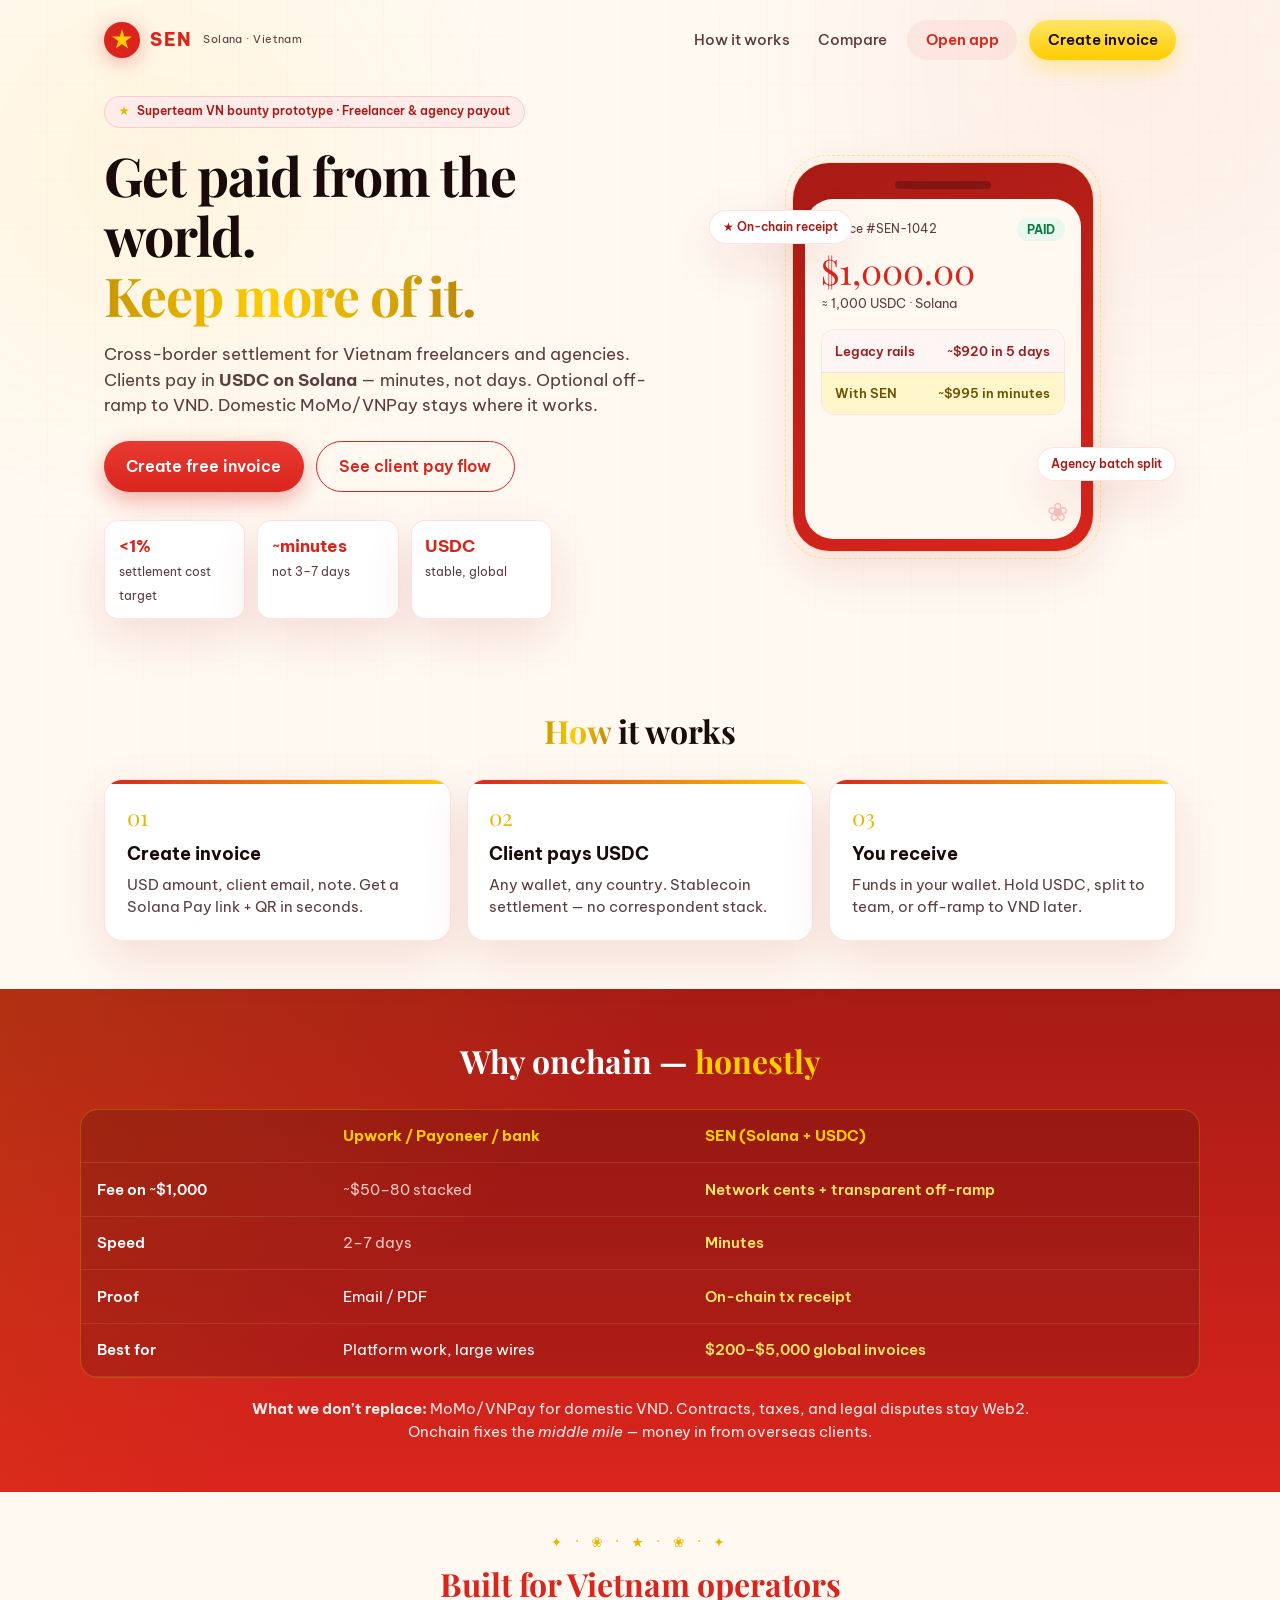
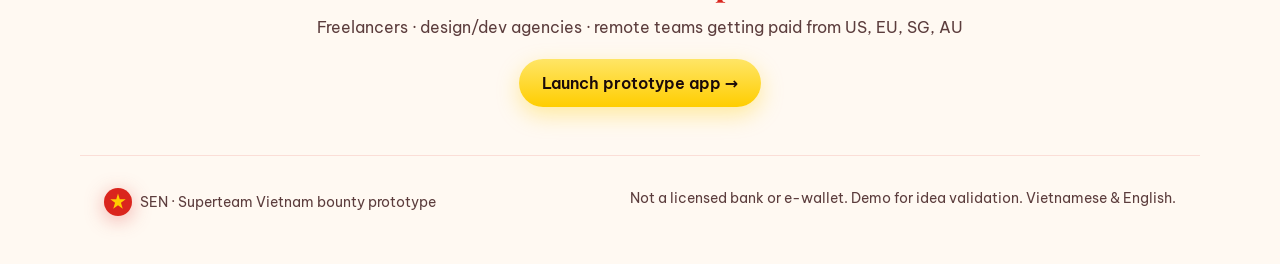
==== prototype/index.html @ b12a4b76 "Add SEN Superteam VN bounty package Two-page pitch deck, clickable red-gold prototype for freelancer" ====
<!DOCTYPE html>
<html lang="en">
<head>
  <meta charset="UTF-8" />
  <meta name="viewport" content="width=device-width, initial-scale=1" />
  <title>SEN — Cross-border payout for Vietnam</title>
  <link rel="preconnect" href="https://fonts.googleapis.com" />
  <link rel="preconnect" href="https://fonts.gstatic.com" crossorigin />
  <link href="https://fonts.googleapis.com/css2?family=Be+Vietnam+Pro:wght@400;500;600;700;800&family=Playfair+Display:wght@600;700&display=swap" rel="stylesheet" />
  <link rel="stylesheet" href="styles.css" />
</head>
<body>
  <!-- Decorative star field / pattern -->
  <div class="bg-pattern" aria-hidden="true"></div>

  <!-- ========== LANDING ========== -->
  <section id="view-landing" class="view active">
    <header class="topnav">
      <div class="brand" onclick="show('landing')">
        <span class="brand-mark" aria-hidden="true">
          <svg viewBox="0 0 40 40" width="36" height="36">
            <circle cx="20" cy="20" r="20" fill="#DA251D"/>
            <polygon points="20,8 22.5,16.2 31,16.2 24.2,21.2 26.8,29.5 20,24.5 13.2,29.5 15.8,21.2 9,16.2 17.5,16.2" fill="#FFCD00"/>
          </svg>
        </span>
        <span class="brand-name">SEN</span>
        <span class="brand-sub">Solana · Vietnam</span>
      </div>
      <nav class="nav-links">
        <a href="#how">How it works</a>
        <a href="#compare">Compare</a>
        <button class="btn btn-ghost" onclick="show('dashboard')">Open app</button>
        <button class="btn btn-gold" onclick="show('create')">Create invoice</button>
      </nav>
    </header>

    <main class="hero">
      <div class="hero-copy">
        <div class="pill">
          <span class="pill-star">★</span>
          Superteam VN bounty prototype · Freelancer & agency payout
        </div>
        <h1>
          Get paid from the world.<br />
          <span class="gold-text">Keep more of it.</span>
        </h1>
        <p class="lede">
          Cross-border settlement for Vietnam freelancers and agencies.
          Clients pay in <strong>USDC on Solana</strong> — minutes, not days.
          Optional off-ramp to VND. Domestic MoMo/VNPay stays where it works.
        </p>
        <div class="hero-cta">
          <button class="btn btn-red btn-lg" onclick="show('create')">Create free invoice</button>
          <button class="btn btn-outline btn-lg" onclick="show('pay')">See client pay flow</button>
        </div>
        <div class="trust-row">
          <div><strong>&lt;1%</strong><span>settlement cost target</span></div>
          <div><strong>~minutes</strong><span>not 3–7 days</span></div>
          <div><strong>USDC</strong><span>stable, global</span></div>
        </div>
      </div>

      <div class="hero-visual">
        <div class="phone-frame">
          <div class="phone-notch"></div>
          <div class="phone-screen">
            <div class="mini-header">
              <span>Invoice #SEN-1042</span>
              <span class="badge badge-paid">PAID</span>
            </div>
            <div class="mini-amount">$1,000.00</div>
            <div class="mini-sub">≈ 1,000 USDC · Solana</div>
            <div class="compare-card">
              <div class="cmp-row bad">
                <span>Legacy rails</span>
                <span>~$920 in 5 days</span>
              </div>
              <div class="cmp-row good">
                <span>With SEN</span>
                <span>~$995 in minutes</span>
              </div>
            </div>
            <div class="lotus-deco" aria-hidden="true">❀</div>
          </div>
        </div>
        <div class="float-chip chip-1">★ On-chain receipt</div>
        <div class="float-chip chip-2">Agency batch split</div>
      </div>
    </main>

    <section id="how" class="section">
      <h2 class="section-title"><span class="gold-text">How</span> it works</h2>
      <div class="steps">
        <article class="step-card">
          <div class="step-num">01</div>
          <h3>Create invoice</h3>
          <p>USD amount, client email, note. Get a Solana Pay link + QR in seconds.</p>
        </article>
        <article class="step-card">
          <div class="step-num">02</div>
          <h3>Client pays USDC</h3>
          <p>Any wallet, any country. Stablecoin settlement — no correspondent stack.</p>
        </article>
        <article class="step-card">
          <div class="step-num">03</div>
          <h3>You receive</h3>
          <p>Funds in your wallet. Hold USDC, split to team, or off-ramp to VND later.</p>
        </article>
      </div>
    </section>

    <section id="compare" class="section section-red">
      <h2 class="section-title light">Why onchain — <em>honestly</em></h2>
      <div class="table-wrap">
        <table class="compare-table">
          <thead>
            <tr>
              <th></th>
              <th>Upwork / Payoneer / bank</th>
              <th>SEN (Solana + USDC)</th>
            </tr>
          </thead>
          <tbody>
            <tr>
              <td>Fee on ~$1,000</td>
              <td class="neg">~$50–80 stacked</td>
              <td class="pos">Network cents + transparent off-ramp</td>
            </tr>
            <tr>
              <td>Speed</td>
              <td class="neg">2–7 days</td>
              <td class="pos">Minutes</td>
            </tr>
            <tr>
              <td>Proof</td>
              <td>Email / PDF</td>
              <td class="pos">On-chain tx receipt</td>
            </tr>
            <tr>
              <td>Best for</td>
              <td>Platform work, large wires</td>
              <td class="pos">$200–$5,000 global invoices</td>
            </tr>
          </tbody>
        </table>
      </div>
      <p class="honest">
        <strong>What we don’t replace:</strong> MoMo/VNPay for domestic VND.
        Contracts, taxes, and legal disputes stay Web2.
        Onchain fixes the <em>middle mile</em> — money in from overseas clients.
      </p>
    </section>

    <section class="section cta-band">
      <div class="lotus-line" aria-hidden="true">✦ · ❀ · ★ · ❀ · ✦</div>
      <h2>Built for Vietnam operators</h2>
      <p>Freelancers · design/dev agencies · remote teams getting paid from US, EU, SG, AU</p>
      <button class="btn btn-gold btn-lg" onclick="show('dashboard')">Launch prototype app →</button>
    </section>

    <footer class="site-footer">
      <div class="brand compact">
        <span class="brand-mark small">
          <svg viewBox="0 0 40 40" width="28" height="28">
            <circle cx="20" cy="20" r="20" fill="#DA251D"/>
            <polygon points="20,8 22.5,16.2 31,16.2 24.2,21.2 26.8,29.5 20,24.5 13.2,29.5 15.8,21.2 9,16.2 17.5,16.2" fill="#FFCD00"/>
          </svg>
        </span>
        <span>SEN · Superteam Vietnam bounty prototype</span>
      </div>
      <p>Not a licensed bank or e-wallet. Demo for idea validation. Vietnamese & English.</p>
    </footer>
  </section>

  <!-- ========== APP SHELL ========== -->
  <section id="view-app" class="view">
    <div class="app-shell">
      <aside class="sidebar">
        <div class="brand" onclick="show('landing')">
          <span class="brand-mark">
            <svg viewBox="0 0 40 40" width="32" height="32">
              <circle cx="20" cy="20" r="20" fill="#DA251D"/>
              <polygon points="20,8 22.5,16.2 31,16.2 24.2,21.2 26.8,29.5 20,24.5 13.2,29.5 15.8,21.2 9,16.2 17.5,16.2" fill="#FFCD00"/>
            </svg>
          </span>
          <div>
            <div class="brand-name">SEN</div>
            <div class="brand-tag">Agency mode</div>
          </div>
        </div>
        <nav class="side-nav">
          <button data-nav="dashboard" class="side-link active" onclick="show('dashboard')">Dashboard</button>
          <button data-nav="create" class="side-link" onclick="show('create')">Create invoice</button>
          <button data-nav="pay" class="side-link" onclick="show('pay')">Client pay link</button>
          <button data-nav="success" class="side-link" onclick="show('success')">Payment receipt</button>
          <button data-nav="batch" class="side-link" onclick="show('batch')">Batch payout</button>
        </nav>
        <div class="side-foot">
          <div class="wallet-pill">
            <span class="dot"></span>
            Demo wallet · Devnet
          </div>
          <button class="btn btn-ghost btn-sm" onclick="show('landing')">← Landing</button>
        </div>
      </aside>

      <div class="app-main">
        <!-- Dashboard -->
        <div id="panel-dashboard" class="panel active">
          <header class="panel-head">
            <div>
              <p class="eyebrow">Xin chào · Overview</p>
              <h2>Your earnings rail</h2>
            </div>
            <button class="btn btn-red" onclick="show('create')">+ New invoice</button>
          </header>
          <div class="stat-grid">
            <div class="stat-card">
              <span class="stat-label">Received (30d)</span>
              <span class="stat-value">$12,480</span>
              <span class="stat-hint gold-text">USDC on Solana</span>
            </div>
            <div class="stat-card">
              <span class="stat-label">vs legacy estimate</span>
              <span class="stat-value">+$748</span>
              <span class="stat-hint">kept from fees</span>
            </div>
            <div class="stat-card">
              <span class="stat-label">Open invoices</span>
              <span class="stat-value">3</span>
              <span class="stat-hint">$2,150 pending</span>
            </div>
            <div class="stat-card accent">
              <span class="stat-label">Settlement</span>
              <span class="stat-value">~min</span>
              <span class="stat-hint">not T+5 banking</span>
            </div>
          </div>
          <div class="card">
            <div class="card-head">
              <h3>Recent invoices</h3>
              <span class="badge">Prototype data</span>
            </div>
            <table class="data-table">
              <thead>
                <tr>
                  <th>ID</th>
                  <th>Client</th>
                  <th>Amount</th>
                  <th>Status</th>
                  <th></th>
                </tr>
              </thead>
              <tbody>
                <tr>
                  <td>SEN-1042</td>
                  <td>Northwind Labs (US)</td>
                  <td>$1,000</td>
                  <td><span class="badge badge-paid">Paid</span></td>
                  <td><button class="linkish" onclick="show('success')">Receipt</button></td>
                </tr>
                <tr>
                  <td>SEN-1041</td>
                  <td>Orbit Studio (SG)</td>
                  <td>$650</td>
                  <td><span class="badge badge-open">Open</span></td>
                  <td><button class="linkish" onclick="show('pay')">Pay link</button></td>
                </tr>
                <tr>
                  <td>SEN-1040</td>
                  <td>Berlin Content Co.</td>
                  <td>$2,200</td>
                  <td><span class="badge badge-paid">Paid</span></td>
                  <td><button class="linkish" onclick="show('success')">Receipt</button></td>
                </tr>
              </tbody>
            </table>
          </div>
        </div>

        <!-- Create invoice -->
        <div id="panel-create" class="panel">
          <header class="panel-head">
            <div>
              <p class="eyebrow">Step 01</p>
              <h2>Create invoice</h2>
            </div>
          </header>
          <div class="card form-card">
            <label>Client name
              <input id="f-client" type="text" value="Northwind Labs" />
            </label>
            <label>Client email
              <input id="f-email" type="email" value="ap@northwind.example" />
            </label>
            <div class="form-row">
              <label>Amount (USD)
                <input id="f-amount" type="number" value="1000" min="1" />
              </label>
              <label>Currency settle
                <select id="f-currency">
                  <option selected>USDC on Solana</option>
                  <option disabled>USDT (later)</option>
                </select>
              </label>
            </div>
            <label>Note / deliverable
              <textarea id="f-note" rows="3">Brand site redesign — milestone 2</textarea>
            </label>
            <div class="form-actions">
              <button class="btn btn-red btn-lg" onclick="createInvoice()">Generate pay link →</button>
              <p class="form-hint">Demo only — no real chain tx in this prototype.</p>
            </div>
          </div>
        </div>

        <!-- Client pay -->
        <div id="panel-pay" class="panel">
          <header class="panel-head">
            <div>
              <p class="eyebrow">Client view · Step 02</p>
              <h2>Pay invoice</h2>
            </div>
            <span class="badge badge-open" id="pay-status">Awaiting payment</span>
          </header>
          <div class="pay-layout">
            <div class="card pay-summary">
              <div class="pay-brand">
                <span class="lotus">❀</span>
                <div>
                  <strong id="pay-from">SEN · Linh Nguyen Design</strong>
                  <p>Ho Chi Minh City · Vietnam</p>
                </div>
              </div>
              <div class="pay-amount" id="pay-amount">$1,000.00</div>
              <p class="pay-meta" id="pay-meta">Invoice SEN-1042 · Brand site redesign — milestone 2</p>
              <ul class="pay-bullets">
                <li>Settles in <strong>USDC</strong> on <strong>Solana</strong></li>
                <li>Typical network fee: fractions of a cent</li>
                <li>You get an on-chain receipt automatically</li>
              </ul>
            </div>
            <div class="card pay-action">
              <div class="qr-box" aria-hidden="true">
                <div class="qr-inner">
                  <div class="qr-grid"></div>
                  <div class="qr-center">★</div>
                </div>
                <p>Solana Pay QR</p>
              </div>
              <label class="mono-label">Pay to (demo address)
                <code class="addr" id="pay-addr">SenVNdemo1111111111111111111111111111Pay</code>
              </label>
              <div class="form-actions col">
                <button class="btn btn-gold btn-lg" id="btn-sim-pay" onclick="simulatePay()">Simulate client payment</button>
                <button class="btn btn-outline" onclick="copyAddr()">Copy address</button>
              </div>
              <p class="form-hint">In production: Phantom / Solflare / Solana Pay deep link.</p>
            </div>
          </div>
        </div>

        <!-- Success -->
        <div id="panel-success" class="panel">
          <header class="panel-head">
            <div>
              <p class="eyebrow">Step 03</p>
              <h2>Payment received</h2>
            </div>
            <span class="badge badge-paid">PAID</span>
          </header>
          <div class="success-hero card">
            <div class="success-star">★</div>
            <h3>1,000 USDC settled</h3>
            <p>Faster than correspondent banking. Receipt lives on Solana.</p>
            <div class="receipt-grid">
              <div><span>Invoice</span><strong id="rc-id">SEN-1042</strong></div>
              <div><span>From</span><strong>Northwind Labs</strong></div>
              <div><span>Network</span><strong>Solana</strong></div>
              <div><span>Asset</span><strong>USDC</strong></div>
              <div><span>Tx (demo)</span><strong class="mono">5Kx…9aQ2</strong></div>
              <div><span>Time</span><strong>~12 seconds</strong></div>
            </div>
            <div class="form-actions">
              <button class="btn btn-red" onclick="show('batch')">Split to team →</button>
              <button class="btn btn-outline" onclick="show('dashboard')">Back to dashboard</button>
            </div>
          </div>
          <div class="card note-card">
            <h4>Optional next: off-ramp to VND</h4>
            <p>
              Hold USDC, pay other crypto invoices, or use a licensed partner later for bank/MoMo cash-out.
              SEN does not take deposits like an e-wallet — positioning as settlement tooling for services exports.
            </p>
          </div>
        </div>

        <!-- Batch -->
        <div id="panel-batch" class="panel">
          <header class="panel-head">
            <div>
              <p class="eyebrow">Agency · What’s next</p>
              <h2>Batch payout</h2>
            </div>
          </header>
          <div class="card">
            <p class="batch-intro">
              One client payment → split to designers, devs, PMs in one flow.
              This is the path from freelancer tool → fundable payroll rail for VN agencies.
            </p>
            <table class="data-table">
              <thead>
                <tr>
                  <th>Member</th>
                  <th>Role</th>
                  <th>Wallet</th>
                  <th>Amount</th>
                </tr>
              </thead>
              <tbody>
                <tr>
                  <td>Linh N.</td>
                  <td>Lead design</td>
                  <td class="mono">Lin…x7</td>
                  <td>400 USDC</td>
                </tr>
                <tr>
                  <td>Minh T.</td>
                  <td>Frontend</td>
                  <td class="mono">Min…k2</td>
                  <td>350 USDC</td>
                </tr>
                <tr>
                  <td>Agency reserve</td>
                  <td>Treasury</td>
                  <td class="mono">Sen…Hq</td>
                  <td>250 USDC</td>
                </tr>
              </tbody>
            </table>
            <div class="form-actions">
              <button class="btn btn-gold btn-lg" onclick="alert('Demo: batch payout would submit one Solana transaction (or versioned tx) to multiple recipients.')">Send batch (demo)</button>
              <button class="btn btn-outline" onclick="show('dashboard')">Done</button>
            </div>
          </div>
        </div>
      </div>
    </div>
  </section>

  <div id="toast" class="toast" hidden></div>
  <script src="app.js"></script>
</body>
</html>
---- prototype/styles.css ----
/* SEN — Vietnam flag red/gold + modern cultural motifs */
:root {
  --red: #DA251D;
  --red-deep: #A71B15;
  --red-soft: #FDECEA;
  --gold: #FFCD00;
  --gold-deep: #E6B800;
  --gold-soft: #FFF6CC;
  --ink: #1A0A0A;
  --ink-soft: #5C3D3D;
  --cream: #FFF9F2;
  --cream-2: #FFF3E6;
  --white: #FFFFFF;
  --line: rgba(218, 37, 29, 0.12);
  --shadow: 0 18px 50px rgba(167, 27, 21, 0.12);
  --radius: 18px;
  --font: "Be Vietnam Pro", system-ui, sans-serif;
  --display: "Playfair Display", Georgia, serif;
}

* { box-sizing: border-box; margin: 0; padding: 0; }
html { scroll-behavior: smooth; }
body {
  font-family: var(--font);
  color: var(--ink);
  background: var(--cream);
  min-height: 100vh;
  line-height: 1.5;
}

/* Subtle traditional lattice / star field */
.bg-pattern {
  position: fixed;
  inset: 0;
  pointer-events: none;
  z-index: 0;
  opacity: 0.45;
  background:
    radial-gradient(circle at 12% 18%, rgba(255, 205, 0, 0.18), transparent 28%),
    radial-gradient(circle at 88% 8%, rgba(218, 37, 29, 0.1), transparent 30%),
    repeating-linear-gradient(
      0deg,
      transparent,
      transparent 47px,
      rgba(218, 37, 29, 0.03) 47px,
      rgba(218, 37, 29, 0.03) 48px
    ),
    repeating-linear-gradient(
      90deg,
      transparent,
      transparent 47px,
      rgba(218, 37, 29, 0.03) 47px,
      rgba(218, 37, 29, 0.03) 48px
    );
}

.view { display: none; position: relative; z-index: 1; }
.view.active { display: block; }

/* Brand */
.brand {
  display: flex;
  align-items: center;
  gap: 0.65rem;
  cursor: pointer;
  user-select: none;
}
.brand-name {
  font-weight: 800;
  letter-spacing: 0.08em;
  font-size: 1.15rem;
  color: var(--red);
}
.brand-sub, .brand-tag {
  font-size: 0.7rem;
  color: var(--ink-soft);
  letter-spacing: 0.04em;
}
.brand.compact { gap: 0.5rem; color: var(--ink-soft); font-size: 0.9rem; }
.brand-mark { display: flex; filter: drop-shadow(0 4px 10px rgba(218, 37, 29, 0.35)); }

/* Buttons */
.btn {
  border: none;
  cursor: pointer;
  font-family: inherit;
  font-weight: 600;
  border-radius: 999px;
  padding: 0.65rem 1.15rem;
  font-size: 0.92rem;
  transition: transform 0.15s ease, box-shadow 0.15s ease, background 0.15s ease;
}
.btn:hover { transform: translateY(-1px); }
.btn:active { transform: translateY(0); }
.btn-red {
  background: linear-gradient(180deg, #E83A31, var(--red));
  color: white;
  box-shadow: 0 8px 22px rgba(218, 37, 29, 0.35);
}
.btn-gold {
  background: linear-gradient(180deg, #FFE566, var(--gold));
  color: var(--ink);
  box-shadow: 0 8px 22px rgba(255, 205, 0, 0.35);
}
.btn-outline {
  background: transparent;
  border: 1.5px solid var(--red);
  color: var(--red);
}
.btn-ghost {
  background: rgba(218, 37, 29, 0.06);
  color: var(--red);
}
.btn-lg { padding: 0.9rem 1.4rem; font-size: 1rem; }
.btn-sm { padding: 0.45rem 0.85rem; font-size: 0.8rem; }

.gold-text { color: var(--gold-deep); }
.gold-text, h1 .gold-text {
  background: linear-gradient(90deg, #C99700, #FFCD00 45%, #B8860B);
  -webkit-background-clip: text;
  background-clip: text;
  color: transparent;
}

/* Landing topnav */
.topnav {
  max-width: 1120px;
  margin: 0 auto;
  padding: 1.25rem 1.5rem;
  display: flex;
  align-items: center;
  justify-content: space-between;
  gap: 1rem;
}
.nav-links {
  display: flex;
  align-items: center;
  gap: 0.75rem;
  flex-wrap: wrap;
}
.nav-links a {
  color: var(--ink-soft);
  text-decoration: none;
  font-weight: 500;
  font-size: 0.92rem;
  padding: 0.4rem 0.5rem;
}
.nav-links a:hover { color: var(--red); }

/* Hero */
.hero {
  max-width: 1120px;
  margin: 0 auto;
  padding: 1rem 1.5rem 3rem;
  display: grid;
  grid-template-columns: 1.15fr 0.95fr;
  gap: 2.5rem;
  align-items: center;
}
.pill {
  display: inline-flex;
  align-items: center;
  gap: 0.45rem;
  background: var(--red-soft);
  color: var(--red-deep);
  border: 1px solid rgba(218, 37, 29, 0.15);
  border-radius: 999px;
  padding: 0.35rem 0.85rem;
  font-size: 0.78rem;
  font-weight: 600;
  margin-bottom: 1.1rem;
}
.pill-star { color: var(--gold-deep); }
.hero h1 {
  font-family: var(--display);
  font-size: clamp(2.2rem, 4.5vw, 3.35rem);
  line-height: 1.12;
  letter-spacing: -0.02em;
  margin-bottom: 1rem;
  color: var(--ink);
}
.lede {
  font-size: 1.05rem;
  color: var(--ink-soft);
  max-width: 34rem;
  margin-bottom: 1.5rem;
}
.hero-cta { display: flex; flex-wrap: wrap; gap: 0.75rem; margin-bottom: 1.75rem; }
.trust-row {
  display: grid;
  grid-template-columns: repeat(3, minmax(0, 1fr));
  gap: 0.75rem;
  max-width: 28rem;
}
.trust-row div {
  background: var(--white);
  border: 1px solid var(--line);
  border-radius: 14px;
  padding: 0.75rem 0.85rem;
  box-shadow: var(--shadow);
}
.trust-row strong {
  display: block;
  font-size: 1.05rem;
  color: var(--red);
}
.trust-row span {
  font-size: 0.75rem;
  color: var(--ink-soft);
}

/* Phone mock */
.hero-visual { position: relative; display: flex; justify-content: center; }
.phone-frame {
  width: min(300px, 100%);
  background: linear-gradient(160deg, var(--red-deep), var(--red));
  border-radius: 36px;
  padding: 12px;
  box-shadow: var(--shadow), 0 0 0 1px rgba(255, 205, 0, 0.25);
  position: relative;
}
.phone-frame::before {
  content: "";
  position: absolute;
  inset: -8px;
  border-radius: 42px;
  border: 1px dashed rgba(255, 205, 0, 0.45);
  pointer-events: none;
}
.phone-notch {
  width: 96px;
  height: 8px;
  background: rgba(0,0,0,0.25);
  border-radius: 999px;
  margin: 6px auto 10px;
}
.phone-screen {
  background: var(--cream);
  border-radius: 28px;
  padding: 1.15rem 1rem 1.25rem;
  min-height: 340px;
  position: relative;
  overflow: hidden;
}
.mini-header {
  display: flex;
  justify-content: space-between;
  align-items: center;
  font-size: 0.78rem;
  color: var(--ink-soft);
  margin-bottom: 0.75rem;
}
.mini-amount {
  font-family: var(--display);
  font-size: 2.2rem;
  color: var(--red);
  line-height: 1;
}
.mini-sub { font-size: 0.8rem; color: var(--ink-soft); margin: 0.35rem 0 1rem; }
.compare-card {
  background: white;
  border-radius: 14px;
  border: 1px solid var(--line);
  overflow: hidden;
}
.cmp-row {
  display: flex;
  justify-content: space-between;
  padding: 0.7rem 0.85rem;
  font-size: 0.8rem;
  font-weight: 600;
}
.cmp-row.bad { background: #fff5f5; color: #9b1c1c; border-bottom: 1px solid var(--line); }
.cmp-row.good { background: var(--gold-soft); color: #6b5400; }
.lotus-deco {
  position: absolute;
  right: 12px;
  bottom: 8px;
  font-size: 1.6rem;
  opacity: 0.25;
  color: var(--red);
}
.float-chip {
  position: absolute;
  background: white;
  border: 1px solid var(--line);
  border-radius: 999px;
  padding: 0.45rem 0.8rem;
  font-size: 0.75rem;
  font-weight: 600;
  box-shadow: var(--shadow);
  color: var(--red-deep);
}
.chip-1 { top: 12%; left: 0; }
.chip-2 { bottom: 18%; right: 0; }

/* Sections */
.section {
  max-width: 1120px;
  margin: 0 auto;
  padding: 2.5rem 1.5rem 3rem;
}
.section-title {
  font-family: var(--display);
  font-size: 2rem;
  margin-bottom: 1.5rem;
  text-align: center;
}
.section-title.light { color: white; }
.section-title.light .gold-text,
.section-title.light em {
  color: var(--gold);
  font-style: normal;
  background: none;
  -webkit-text-fill-color: var(--gold);
}
.steps {
  display: grid;
  grid-template-columns: repeat(3, 1fr);
  gap: 1rem;
}
.step-card {
  background: white;
  border: 1px solid var(--line);
  border-radius: var(--radius);
  padding: 1.35rem;
  box-shadow: var(--shadow);
  position: relative;
  overflow: hidden;
}
.step-card::after {
  content: "";
  position: absolute;
  top: 0; left: 0; right: 0;
  height: 4px;
  background: linear-gradient(90deg, var(--red), var(--gold));
}
.step-num {
  font-family: var(--display);
  color: var(--gold-deep);
  font-size: 1.4rem;
  margin-bottom: 0.4rem;
}
.step-card h3 { margin-bottom: 0.4rem; font-size: 1.1rem; }
.step-card p { color: var(--ink-soft); font-size: 0.92rem; }

.section-red {
  max-width: none;
  background:
    linear-gradient(135deg, rgba(255, 205, 0, 0.12), transparent 40%),
    linear-gradient(180deg, var(--red-deep), var(--red));
  color: white;
  padding: 3rem 1.5rem;
}
.section-red .section-title,
.section-red .table-wrap {
  max-width: 1120px;
  margin-left: auto;
  margin-right: auto;
}
.table-wrap {
  overflow-x: auto;
  background: rgba(0,0,0,0.15);
  border-radius: var(--radius);
  border: 1px solid rgba(255, 205, 0, 0.25);
}
.compare-table {
  width: 100%;
  border-collapse: collapse;
  font-size: 0.92rem;
}
.compare-table th, .compare-table td {
  padding: 0.95rem 1rem;
  text-align: left;
  border-bottom: 1px solid rgba(255,255,255,0.1);
}
.compare-table th { color: var(--gold); font-weight: 700; }
.compare-table td:first-child { font-weight: 600; width: 22%; }
.neg { color: #ffc9c5; }
.pos { color: #ffe566; font-weight: 600; }
.honest {
  max-width: 800px;
  margin: 1.25rem auto 0;
  text-align: center;
  color: rgba(255,255,255,0.9);
  font-size: 0.95rem;
}

.cta-band { text-align: center; }
.cta-band h2 {
  font-family: var(--display);
  font-size: 2rem;
  margin: 0.5rem 0 0.4rem;
  color: var(--red);
}
.cta-band p { color: var(--ink-soft); margin-bottom: 1.25rem; }
.lotus-line {
  letter-spacing: 0.35em;
  color: var(--gold-deep);
  font-size: 0.85rem;
}

.site-footer {
  max-width: 1120px;
  margin: 0 auto;
  padding: 2rem 1.5rem 3rem;
  border-top: 1px solid var(--line);
  display: flex;
  flex-wrap: wrap;
  gap: 1rem;
  justify-content: space-between;
  color: var(--ink-soft);
  font-size: 0.85rem;
}

/* App shell */
#view-app.active { display: block; min-height: 100vh; }
.app-shell {
  display: grid;
  grid-template-columns: 240px 1fr;
  min-height: 100vh;
}
.sidebar {
  background: linear-gradient(180deg, var(--red-deep), #7a120e 120%);
  color: white;
  padding: 1.25rem 1rem;
  display: flex;
  flex-direction: column;
  gap: 1.5rem;
}
.sidebar .brand-name { color: white; }
.sidebar .brand-tag { color: rgba(255, 205, 0, 0.85); font-size: 0.72rem; }
.side-nav { display: flex; flex-direction: column; gap: 0.35rem; flex: 1; }
.side-link {
  text-align: left;
  background: transparent;
  border: none;
  color: rgba(255,255,255,0.82);
  font-family: inherit;
  font-size: 0.92rem;
  font-weight: 500;
  padding: 0.7rem 0.85rem;
  border-radius: 12px;
  cursor: pointer;
}
.side-link:hover, .side-link.active {
  background: rgba(255, 205, 0, 0.15);
  color: var(--gold);
}
.side-foot { display: flex; flex-direction: column; gap: 0.6rem; }
.wallet-pill {
  background: rgba(0,0,0,0.2);
  border: 1px solid rgba(255, 205, 0, 0.25);
  border-radius: 999px;
  padding: 0.45rem 0.75rem;
  font-size: 0.75rem;
  display: flex;
  align-items: center;
  gap: 0.4rem;
}
.wallet-pill .dot {
  width: 8px; height: 8px;
  border-radius: 50%;
  background: var(--gold);
  box-shadow: 0 0 0 3px rgba(255, 205, 0, 0.25);
}
.sidebar .btn-ghost { background: rgba(255,255,255,0.1); color: white; }

.app-main {
  padding: 1.5rem 1.75rem 2.5rem;
  max-width: 960px;
}
.panel { display: none; animation: fadeIn 0.25s ease; }
.panel.active { display: block; }
@keyframes fadeIn {
  from { opacity: 0; transform: translateY(6px); }
  to { opacity: 1; transform: none; }
}
.panel-head {
  display: flex;
  justify-content: space-between;
  align-items: flex-start;
  gap: 1rem;
  margin-bottom: 1.25rem;
}
.eyebrow {
  text-transform: uppercase;
  letter-spacing: 0.12em;
  font-size: 0.72rem;
  font-weight: 700;
  color: var(--red);
  margin-bottom: 0.25rem;
}
.panel-head h2 {
  font-family: var(--display);
  font-size: 1.75rem;
}

.stat-grid {
  display: grid;
  grid-template-columns: repeat(4, 1fr);
  gap: 0.85rem;
  margin-bottom: 1.25rem;
}
.stat-card {
  background: white;
  border: 1px solid var(--line);
  border-radius: 16px;
  padding: 1rem;
  box-shadow: var(--shadow);
}
.stat-card.accent {
  background: linear-gradient(145deg, var(--red), var(--red-deep));
  color: white;
  border-color: transparent;
}
.stat-card.accent .stat-label,
.stat-card.accent .stat-hint { color: rgba(255,255,255,0.8); }
.stat-card.accent .stat-value { color: var(--gold); }
.stat-label {
  display: block;
  font-size: 0.75rem;
  color: var(--ink-soft);
  font-weight: 600;
  margin-bottom: 0.25rem;
}
.stat-value {
  display: block;
  font-size: 1.45rem;
  font-weight: 800;
  color: var(--ink);
}
.stat-hint { font-size: 0.75rem; color: var(--ink-soft); }

.card {
  background: white;
  border: 1px solid var(--line);
  border-radius: var(--radius);
  padding: 1.2rem 1.25rem;
  box-shadow: var(--shadow);
  margin-bottom: 1rem;
}
.card-head {
  display: flex;
  justify-content: space-between;
  align-items: center;
  margin-bottom: 0.85rem;
}
.card-head h3 { font-size: 1.05rem; }

.badge {
  display: inline-flex;
  align-items: center;
  border-radius: 999px;
  padding: 0.2rem 0.6rem;
  font-size: 0.72rem;
  font-weight: 700;
  background: var(--cream-2);
  color: var(--ink-soft);
}
.badge-paid { background: #E8F8EF; color: #0F7A3F; }
.badge-open { background: var(--gold-soft); color: #8A6D00; }

.data-table {
  width: 100%;
  border-collapse: collapse;
  font-size: 0.9rem;
}
.data-table th {
  text-align: left;
  font-size: 0.72rem;
  text-transform: uppercase;
  letter-spacing: 0.06em;
  color: var(--ink-soft);
  padding: 0.5rem 0.4rem;
  border-bottom: 1px solid var(--line);
}
.data-table td {
  padding: 0.75rem 0.4rem;
  border-bottom: 1px solid var(--line);
}
.mono, .mono-label .addr { font-family: ui-monospace, SFMono-Regular, Menlo, monospace; font-size: 0.82rem; }
.linkish {
  background: none;
  border: none;
  color: var(--red);
  font-weight: 600;
  cursor: pointer;
  font-family: inherit;
}

/* Forms */
.form-card label,
.pay-action label {
  display: flex;
  flex-direction: column;
  gap: 0.35rem;
  font-size: 0.82rem;
  font-weight: 600;
  color: var(--ink-soft);
  margin-bottom: 0.9rem;
}
.form-card input,
.form-card select,
.form-card textarea {
  font-family: inherit;
  font-size: 0.95rem;
  font-weight: 500;
  color: var(--ink);
  border: 1.5px solid var(--line);
  border-radius: 12px;
  padding: 0.7rem 0.85rem;
  background: var(--cream);
}
.form-card input:focus,
.form-card select:focus,
.form-card textarea:focus {
  outline: none;
  border-color: var(--red);
  box-shadow: 0 0 0 3px rgba(218, 37, 29, 0.12);
}
.form-row {
  display: grid;
  grid-template-columns: 1fr 1fr;
  gap: 0.85rem;
}
.form-actions {
  display: flex;
  flex-wrap: wrap;
  align-items: center;
  gap: 0.75rem;
  margin-top: 0.5rem;
}
.form-actions.col { flex-direction: column; align-items: stretch; }
.form-hint { font-size: 0.78rem; color: var(--ink-soft); font-weight: 500; }

/* Pay */
.pay-layout {
  display: grid;
  grid-template-columns: 1.1fr 0.9fr;
  gap: 1rem;
}
.pay-brand {
  display: flex;
  gap: 0.75rem;
  align-items: center;
  margin-bottom: 1rem;
}
.pay-brand .lotus {
  width: 44px; height: 44px;
  border-radius: 50%;
  background: var(--red);
  color: var(--gold);
  display: grid;
  place-items: center;
  font-size: 1.2rem;
}
.pay-brand p { font-size: 0.8rem; color: var(--ink-soft); }
.pay-amount {
  font-family: var(--display);
  font-size: 2.5rem;
  color: var(--red);
  line-height: 1;
  margin-bottom: 0.35rem;
}
.pay-meta { color: var(--ink-soft); margin-bottom: 1rem; }
.pay-bullets {
  list-style: none;
  display: flex;
  flex-direction: column;
  gap: 0.4rem;
  font-size: 0.9rem;
  color: var(--ink-soft);
}
.pay-bullets li::before {
  content: "★ ";
  color: var(--gold-deep);
}
.qr-box { text-align: center; margin-bottom: 1rem; }
.qr-inner {
  width: 180px;
  height: 180px;
  margin: 0 auto 0.5rem;
  background: white;
  border: 3px solid var(--red);
  border-radius: 16px;
  position: relative;
  overflow: hidden;
  box-shadow: inset 0 0 0 6px var(--gold-soft);
}
.qr-grid {
  position: absolute;
  inset: 14px;
  background-image:
    linear-gradient(#1a0a0a 1px, transparent 1px),
    linear-gradient(90deg, #1a0a0a 1px, transparent 1px);
  background-size: 12px 12px;
  opacity: 0.85;
  border-radius: 4px;
}
.qr-center {
  position: absolute;
  inset: 0;
  display: grid;
  place-items: center;
  font-size: 1.8rem;
  color: var(--red);
  text-shadow: 0 0 0 4px white;
  background: radial-gradient(circle, white 30%, transparent 32%);
}
.addr {
  display: block;
  background: var(--cream);
  border: 1px dashed var(--red);
  border-radius: 10px;
  padding: 0.65rem 0.75rem;
  word-break: break-all;
  color: var(--ink);
  font-weight: 600;
}

/* Success */
.success-hero { text-align: center; padding: 2rem 1.5rem; }
.success-star {
  width: 64px; height: 64px;
  margin: 0 auto 0.75rem;
  border-radius: 50%;
  background: var(--red);
  color: var(--gold);
  display: grid;
  place-items: center;
  font-size: 1.8rem;
  box-shadow: 0 10px 30px rgba(218, 37, 29, 0.35);
}
.success-hero h3 {
  font-family: var(--display);
  font-size: 1.8rem;
  color: var(--red);
  margin-bottom: 0.35rem;
}
.success-hero > p { color: var(--ink-soft); margin-bottom: 1.25rem; }
.receipt-grid {
  display: grid;
  grid-template-columns: repeat(3, 1fr);
  gap: 0.75rem;
  text-align: left;
  margin-bottom: 1.25rem;
}
.receipt-grid div {
  background: var(--cream);
  border-radius: 12px;
  padding: 0.75rem;
  border: 1px solid var(--line);
}
.receipt-grid span {
  display: block;
  font-size: 0.72rem;
  color: var(--ink-soft);
  font-weight: 600;
  margin-bottom: 0.15rem;
}
.success-hero .form-actions { justify-content: center; }
.note-card h4 { color: var(--red); margin-bottom: 0.35rem; }
.note-card p { color: var(--ink-soft); font-size: 0.92rem; }
.batch-intro { color: var(--ink-soft); margin-bottom: 1rem; font-size: 0.95rem; }

/* Toast */
.toast {
  position: fixed;
  bottom: 1.5rem;
  left: 50%;
  transform: translateX(-50%);
  background: var(--ink);
  color: white;
  padding: 0.75rem 1.2rem;
  border-radius: 999px;
  font-size: 0.88rem;
  font-weight: 600;
  z-index: 50;
  box-shadow: var(--shadow);
  border: 1px solid var(--gold);
}

/* Responsive */
@media (max-width: 900px) {
  .hero { grid-template-columns: 1fr; }
  .steps, .stat-grid, .pay-layout, .receipt-grid { grid-template-columns: 1fr; }
  .stat-grid { grid-template-columns: 1fr 1fr; }
  .app-shell { grid-template-columns: 1fr; }
  .sidebar {
    position: sticky;
    top: 0;
    z-index: 10;
    flex-direction: row;
    flex-wrap: wrap;
    align-items: center;
  }
  .side-nav {
    flex-direction: row;
    flex-wrap: wrap;
    width: 100%;
  }
  .nav-links a { display: none; }
  .trust-row { max-width: none; }
  .float-chip { display: none; }
}
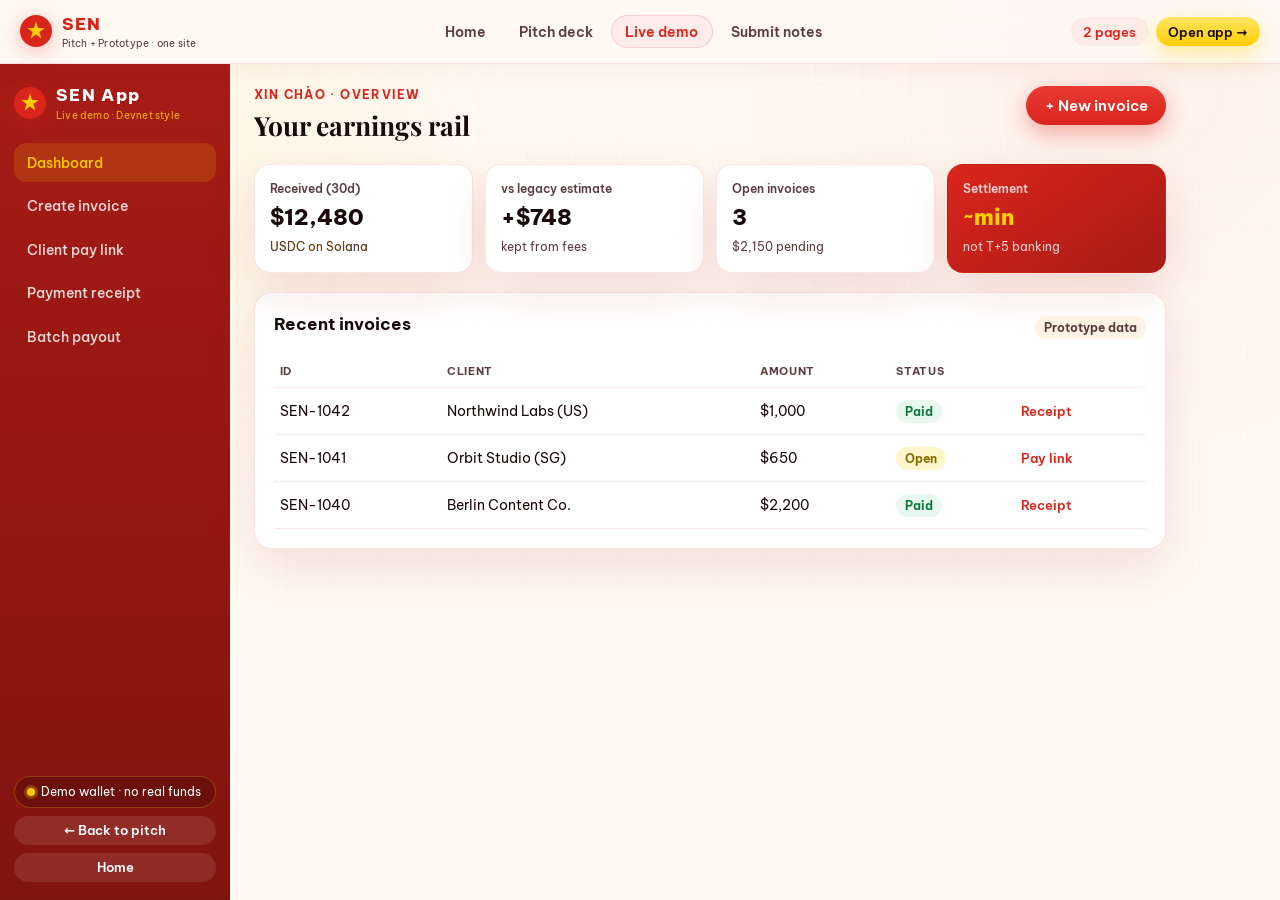
==== commit be977cbf: "Unify pitch, demo, and submit notes into one web SPA Single index.html with Home, Pitch deck (2 slid" ====
--- a/prototype/index.html
+++ b/prototype/index.html
@@ -2,453 +2,11 @@
 <html lang="en">
 <head>
   <meta charset="UTF-8" />
-  <meta name="viewport" content="width=device-width, initial-scale=1" />
-  <title>SEN — Cross-border payout for Vietnam</title>
-  <link rel="preconnect" href="https://fonts.googleapis.com" />
-  <link rel="preconnect" href="https://fonts.gstatic.com" crossorigin />
-  <link href="https://fonts.googleapis.com/css2?family=Be+Vietnam+Pro:wght@400;500;600;700;800&family=Playfair+Display:wght@600;700&display=swap" rel="stylesheet" />
-  <link rel="stylesheet" href="styles.css" />
+  <meta http-equiv="refresh" content="0; url=../index.html#demo" />
+  <title>Redirecting to SEN…</title>
+  <script>location.replace("../index.html#demo");</script>
 </head>
 <body>
-  <!-- Decorative star field / pattern -->
-  <div class="bg-pattern" aria-hidden="true"></div>
-
-  <!-- ========== LANDING ========== -->
-  <section id="view-landing" class="view active">
-    <header class="topnav">
-      <div class="brand" onclick="show('landing')">
-        <span class="brand-mark" aria-hidden="true">
-          <svg viewBox="0 0 40 40" width="36" height="36">
-            <circle cx="20" cy="20" r="20" fill="#DA251D"/>
-            <polygon points="20,8 22.5,16.2 31,16.2 24.2,21.2 26.8,29.5 20,24.5 13.2,29.5 15.8,21.2 9,16.2 17.5,16.2" fill="#FFCD00"/>
-          </svg>
-        </span>
-        <span class="brand-name">SEN</span>
-        <span class="brand-sub">Solana · Vietnam</span>
-      </div>
-      <nav class="nav-links">
-        <a href="#how">How it works</a>
-        <a href="#compare">Compare</a>
-        <button class="btn btn-ghost" onclick="show('dashboard')">Open app</button>
-        <button class="btn btn-gold" onclick="show('create')">Create invoice</button>
-      </nav>
-    </header>
-
-    <main class="hero">
-      <div class="hero-copy">
-        <div class="pill">
-          <span class="pill-star">★</span>
-          Superteam VN bounty prototype · Freelancer & agency payout
-        </div>
-        <h1>
-          Get paid from the world.<br />
-          <span class="gold-text">Keep more of it.</span>
-        </h1>
-        <p class="lede">
-          Cross-border settlement for Vietnam freelancers and agencies.
-          Clients pay in <strong>USDC on Solana</strong> — minutes, not days.
-          Optional off-ramp to VND. Domestic MoMo/VNPay stays where it works.
-        </p>
-        <div class="hero-cta">
-          <button class="btn btn-red btn-lg" onclick="show('create')">Create free invoice</button>
-          <button class="btn btn-outline btn-lg" onclick="show('pay')">See client pay flow</button>
-        </div>
-        <div class="trust-row">
-          <div><strong>&lt;1%</strong><span>settlement cost target</span></div>
-          <div><strong>~minutes</strong><span>not 3–7 days</span></div>
-          <div><strong>USDC</strong><span>stable, global</span></div>
-        </div>
-      </div>
-
-      <div class="hero-visual">
-        <div class="phone-frame">
-          <div class="phone-notch"></div>
-          <div class="phone-screen">
-            <div class="mini-header">
-              <span>Invoice #SEN-1042</span>
-              <span class="badge badge-paid">PAID</span>
-            </div>
-            <div class="mini-amount">$1,000.00</div>
-            <div class="mini-sub">≈ 1,000 USDC · Solana</div>
-            <div class="compare-card">
-              <div class="cmp-row bad">
-                <span>Legacy rails</span>
-                <span>~$920 in 5 days</span>
-              </div>
-              <div class="cmp-row good">
-                <span>With SEN</span>
-                <span>~$995 in minutes</span>
-              </div>
-            </div>
-            <div class="lotus-deco" aria-hidden="true">❀</div>
-          </div>
-        </div>
-        <div class="float-chip chip-1">★ On-chain receipt</div>
-        <div class="float-chip chip-2">Agency batch split</div>
-      </div>
-    </main>
-
-    <section id="how" class="section">
-      <h2 class="section-title"><span class="gold-text">How</span> it works</h2>
-      <div class="steps">
-        <article class="step-card">
-          <div class="step-num">01</div>
-          <h3>Create invoice</h3>
-          <p>USD amount, client email, note. Get a Solana Pay link + QR in seconds.</p>
-        </article>
-        <article class="step-card">
-          <div class="step-num">02</div>
-          <h3>Client pays USDC</h3>
-          <p>Any wallet, any country. Stablecoin settlement — no correspondent stack.</p>
-        </article>
-        <article class="step-card">
-          <div class="step-num">03</div>
-          <h3>You receive</h3>
-          <p>Funds in your wallet. Hold USDC, split to team, or off-ramp to VND later.</p>
-        </article>
-      </div>
-    </section>
-
-    <section id="compare" class="section section-red">
-      <h2 class="section-title light">Why onchain — <em>honestly</em></h2>
-      <div class="table-wrap">
-        <table class="compare-table">
-          <thead>
-            <tr>
-              <th></th>
-              <th>Upwork / Payoneer / bank</th>
-              <th>SEN (Solana + USDC)</th>
-            </tr>
-          </thead>
-          <tbody>
-            <tr>
-              <td>Fee on ~$1,000</td>
-              <td class="neg">~$50–80 stacked</td>
-              <td class="pos">Network cents + transparent off-ramp</td>
-            </tr>
-            <tr>
-              <td>Speed</td>
-              <td class="neg">2–7 days</td>
-              <td class="pos">Minutes</td>
-            </tr>
-            <tr>
-              <td>Proof</td>
-              <td>Email / PDF</td>
-              <td class="pos">On-chain tx receipt</td>
-            </tr>
-            <tr>
-              <td>Best for</td>
-              <td>Platform work, large wires</td>
-              <td class="pos">$200–$5,000 global invoices</td>
-            </tr>
-          </tbody>
-        </table>
-      </div>
-      <p class="honest">
-        <strong>What we don’t replace:</strong> MoMo/VNPay for domestic VND.
-        Contracts, taxes, and legal disputes stay Web2.
-        Onchain fixes the <em>middle mile</em> — money in from overseas clients.
-      </p>
-    </section>
-
-    <section class="section cta-band">
-      <div class="lotus-line" aria-hidden="true">✦ · ❀ · ★ · ❀ · ✦</div>
-      <h2>Built for Vietnam operators</h2>
-      <p>Freelancers · design/dev agencies · remote teams getting paid from US, EU, SG, AU</p>
-      <button class="btn btn-gold btn-lg" onclick="show('dashboard')">Launch prototype app →</button>
-    </section>
-
-    <footer class="site-footer">
-      <div class="brand compact">
-        <span class="brand-mark small">
-          <svg viewBox="0 0 40 40" width="28" height="28">
-            <circle cx="20" cy="20" r="20" fill="#DA251D"/>
-            <polygon points="20,8 22.5,16.2 31,16.2 24.2,21.2 26.8,29.5 20,24.5 13.2,29.5 15.8,21.2 9,16.2 17.5,16.2" fill="#FFCD00"/>
-          </svg>
-        </span>
-        <span>SEN · Superteam Vietnam bounty prototype</span>
-      </div>
-      <p>Not a licensed bank or e-wallet. Demo for idea validation. Vietnamese & English.</p>
-    </footer>
-  </section>
-
-  <!-- ========== APP SHELL ========== -->
-  <section id="view-app" class="view">
-    <div class="app-shell">
-      <aside class="sidebar">
-        <div class="brand" onclick="show('landing')">
-          <span class="brand-mark">
-            <svg viewBox="0 0 40 40" width="32" height="32">
-              <circle cx="20" cy="20" r="20" fill="#DA251D"/>
-              <polygon points="20,8 22.5,16.2 31,16.2 24.2,21.2 26.8,29.5 20,24.5 13.2,29.5 15.8,21.2 9,16.2 17.5,16.2" fill="#FFCD00"/>
-            </svg>
-          </span>
-          <div>
-            <div class="brand-name">SEN</div>
-            <div class="brand-tag">Agency mode</div>
-          </div>
-        </div>
-        <nav class="side-nav">
-          <button data-nav="dashboard" class="side-link active" onclick="show('dashboard')">Dashboard</button>
-          <button data-nav="create" class="side-link" onclick="show('create')">Create invoice</button>
-          <button data-nav="pay" class="side-link" onclick="show('pay')">Client pay link</button>
-          <button data-nav="success" class="side-link" onclick="show('success')">Payment receipt</button>
-          <button data-nav="batch" class="side-link" onclick="show('batch')">Batch payout</button>
-        </nav>
-        <div class="side-foot">
-          <div class="wallet-pill">
-            <span class="dot"></span>
-            Demo wallet · Devnet
-          </div>
-          <button class="btn btn-ghost btn-sm" onclick="show('landing')">← Landing</button>
-        </div>
-      </aside>
-
-      <div class="app-main">
-        <!-- Dashboard -->
-        <div id="panel-dashboard" class="panel active">
-          <header class="panel-head">
-            <div>
-              <p class="eyebrow">Xin chào · Overview</p>
-              <h2>Your earnings rail</h2>
-            </div>
-            <button class="btn btn-red" onclick="show('create')">+ New invoice</button>
-          </header>
-          <div class="stat-grid">
-            <div class="stat-card">
-              <span class="stat-label">Received (30d)</span>
-              <span class="stat-value">$12,480</span>
-              <span class="stat-hint gold-text">USDC on Solana</span>
-            </div>
-            <div class="stat-card">
-              <span class="stat-label">vs legacy estimate</span>
-              <span class="stat-value">+$748</span>
-              <span class="stat-hint">kept from fees</span>
-            </div>
-            <div class="stat-card">
-              <span class="stat-label">Open invoices</span>
-              <span class="stat-value">3</span>
-              <span class="stat-hint">$2,150 pending</span>
-            </div>
-            <div class="stat-card accent">
-              <span class="stat-label">Settlement</span>
-              <span class="stat-value">~min</span>
-              <span class="stat-hint">not T+5 banking</span>
-            </div>
-          </div>
-          <div class="card">
-            <div class="card-head">
-              <h3>Recent invoices</h3>
-              <span class="badge">Prototype data</span>
-            </div>
-            <table class="data-table">
-              <thead>
-                <tr>
-                  <th>ID</th>
-                  <th>Client</th>
-                  <th>Amount</th>
-                  <th>Status</th>
-                  <th></th>
-                </tr>
-              </thead>
-              <tbody>
-                <tr>
-                  <td>SEN-1042</td>
-                  <td>Northwind Labs (US)</td>
-                  <td>$1,000</td>
-                  <td><span class="badge badge-paid">Paid</span></td>
-                  <td><button class="linkish" onclick="show('success')">Receipt</button></td>
-                </tr>
-                <tr>
-                  <td>SEN-1041</td>
-                  <td>Orbit Studio (SG)</td>
-                  <td>$650</td>
-                  <td><span class="badge badge-open">Open</span></td>
-                  <td><button class="linkish" onclick="show('pay')">Pay link</button></td>
-                </tr>
-                <tr>
-                  <td>SEN-1040</td>
-                  <td>Berlin Content Co.</td>
-                  <td>$2,200</td>
-                  <td><span class="badge badge-paid">Paid</span></td>
-                  <td><button class="linkish" onclick="show('success')">Receipt</button></td>
-                </tr>
-              </tbody>
-            </table>
-          </div>
-        </div>
-
-        <!-- Create invoice -->
-        <div id="panel-create" class="panel">
-          <header class="panel-head">
-            <div>
-              <p class="eyebrow">Step 01</p>
-              <h2>Create invoice</h2>
-            </div>
-          </header>
-          <div class="card form-card">
-            <label>Client name
-              <input id="f-client" type="text" value="Northwind Labs" />
-            </label>
-            <label>Client email
-              <input id="f-email" type="email" value="ap@northwind.example" />
-            </label>
-            <div class="form-row">
-              <label>Amount (USD)
-                <input id="f-amount" type="number" value="1000" min="1" />
-              </label>
-              <label>Currency settle
-                <select id="f-currency">
-                  <option selected>USDC on Solana</option>
-                  <option disabled>USDT (later)</option>
-                </select>
-              </label>
-            </div>
-            <label>Note / deliverable
-              <textarea id="f-note" rows="3">Brand site redesign — milestone 2</textarea>
-            </label>
-            <div class="form-actions">
-              <button class="btn btn-red btn-lg" onclick="createInvoice()">Generate pay link →</button>
-              <p class="form-hint">Demo only — no real chain tx in this prototype.</p>
-            </div>
-          </div>
-        </div>
-
-        <!-- Client pay -->
-        <div id="panel-pay" class="panel">
-          <header class="panel-head">
-            <div>
-              <p class="eyebrow">Client view · Step 02</p>
-              <h2>Pay invoice</h2>
-            </div>
-            <span class="badge badge-open" id="pay-status">Awaiting payment</span>
-          </header>
-          <div class="pay-layout">
-            <div class="card pay-summary">
-              <div class="pay-brand">
-                <span class="lotus">❀</span>
-                <div>
-                  <strong id="pay-from">SEN · Linh Nguyen Design</strong>
-                  <p>Ho Chi Minh City · Vietnam</p>
-                </div>
-              </div>
-              <div class="pay-amount" id="pay-amount">$1,000.00</div>
-              <p class="pay-meta" id="pay-meta">Invoice SEN-1042 · Brand site redesign — milestone 2</p>
-              <ul class="pay-bullets">
-                <li>Settles in <strong>USDC</strong> on <strong>Solana</strong></li>
-                <li>Typical network fee: fractions of a cent</li>
-                <li>You get an on-chain receipt automatically</li>
-              </ul>
-            </div>
-            <div class="card pay-action">
-              <div class="qr-box" aria-hidden="true">
-                <div class="qr-inner">
-                  <div class="qr-grid"></div>
-                  <div class="qr-center">★</div>
-                </div>
-                <p>Solana Pay QR</p>
-              </div>
-              <label class="mono-label">Pay to (demo address)
-                <code class="addr" id="pay-addr">SenVNdemo1111111111111111111111111111Pay</code>
-              </label>
-              <div class="form-actions col">
-                <button class="btn btn-gold btn-lg" id="btn-sim-pay" onclick="simulatePay()">Simulate client payment</button>
-                <button class="btn btn-outline" onclick="copyAddr()">Copy address</button>
-              </div>
-              <p class="form-hint">In production: Phantom / Solflare / Solana Pay deep link.</p>
-            </div>
-          </div>
-        </div>
-
-        <!-- Success -->
-        <div id="panel-success" class="panel">
-          <header class="panel-head">
-            <div>
-              <p class="eyebrow">Step 03</p>
-              <h2>Payment received</h2>
-            </div>
-            <span class="badge badge-paid">PAID</span>
-          </header>
-          <div class="success-hero card">
-            <div class="success-star">★</div>
-            <h3>1,000 USDC settled</h3>
-            <p>Faster than correspondent banking. Receipt lives on Solana.</p>
-            <div class="receipt-grid">
-              <div><span>Invoice</span><strong id="rc-id">SEN-1042</strong></div>
-              <div><span>From</span><strong>Northwind Labs</strong></div>
-              <div><span>Network</span><strong>Solana</strong></div>
-              <div><span>Asset</span><strong>USDC</strong></div>
-              <div><span>Tx (demo)</span><strong class="mono">5Kx…9aQ2</strong></div>
-              <div><span>Time</span><strong>~12 seconds</strong></div>
-            </div>
-            <div class="form-actions">
-              <button class="btn btn-red" onclick="show('batch')">Split to team →</button>
-              <button class="btn btn-outline" onclick="show('dashboard')">Back to dashboard</button>
-            </div>
-          </div>
-          <div class="card note-card">
-            <h4>Optional next: off-ramp to VND</h4>
-            <p>
-              Hold USDC, pay other crypto invoices, or use a licensed partner later for bank/MoMo cash-out.
-              SEN does not take deposits like an e-wallet — positioning as settlement tooling for services exports.
-            </p>
-          </div>
-        </div>
-
-        <!-- Batch -->
-        <div id="panel-batch" class="panel">
-          <header class="panel-head">
-            <div>
-              <p class="eyebrow">Agency · What’s next</p>
-              <h2>Batch payout</h2>
-            </div>
-          </header>
-          <div class="card">
-            <p class="batch-intro">
-              One client payment → split to designers, devs, PMs in one flow.
-              This is the path from freelancer tool → fundable payroll rail for VN agencies.
-            </p>
-            <table class="data-table">
-              <thead>
-                <tr>
-                  <th>Member</th>
-                  <th>Role</th>
-                  <th>Wallet</th>
-                  <th>Amount</th>
-                </tr>
-              </thead>
-              <tbody>
-                <tr>
-                  <td>Linh N.</td>
-                  <td>Lead design</td>
-                  <td class="mono">Lin…x7</td>
-                  <td>400 USDC</td>
-                </tr>
-                <tr>
-                  <td>Minh T.</td>
-                  <td>Frontend</td>
-                  <td class="mono">Min…k2</td>
-                  <td>350 USDC</td>
-                </tr>
-                <tr>
-                  <td>Agency reserve</td>
-                  <td>Treasury</td>
-                  <td class="mono">Sen…Hq</td>
-                  <td>250 USDC</td>
-                </tr>
-              </tbody>
-            </table>
-            <div class="form-actions">
-              <button class="btn btn-gold btn-lg" onclick="alert('Demo: batch payout would submit one Solana transaction (or versioned tx) to multiple recipients.')">Send batch (demo)</button>
-              <button class="btn btn-outline" onclick="show('dashboard')">Done</button>
-            </div>
-          </div>
-        </div>
-      </div>
-    </div>
-  </section>
-
-  <div id="toast" class="toast" hidden></div>
-  <script src="app.js"></script>
+  <p><a href="../index.html">Open SEN all-in-one site →</a></p>
 </body>
 </html>
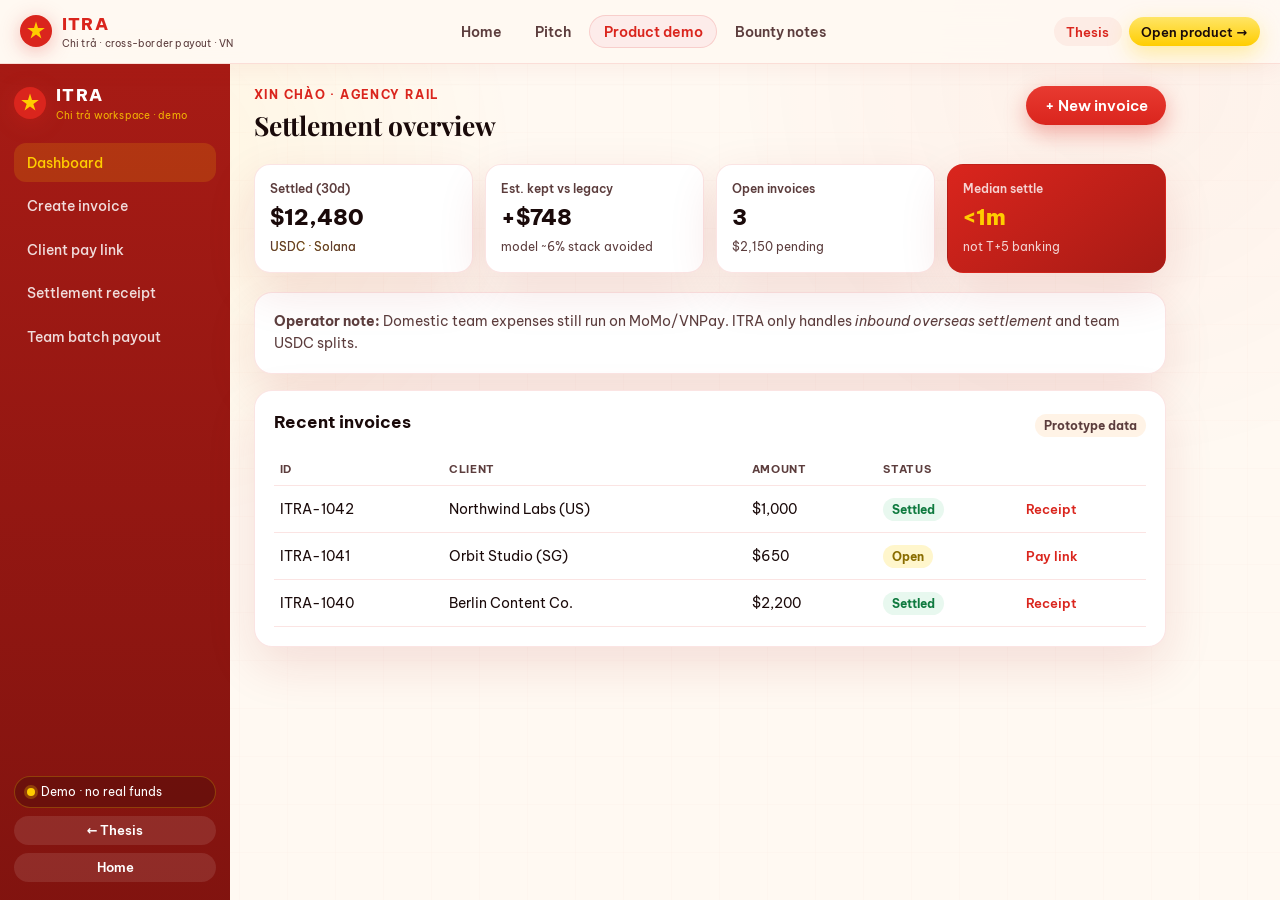
==== commit e5c7715d: "Rebrand product from SEN to ITRA (chi tra) Rename brand across pitch, demo, and bounty notes. ITRA p" ====
--- a/prototype/index.html
+++ b/prototype/index.html
@@ -1,12 +1,12 @@
-<!DOCTYPE html>
+﻿<!DOCTYPE html>
 <html lang="en">
 <head>
   <meta charset="UTF-8" />
   <meta http-equiv="refresh" content="0; url=../index.html#demo" />
-  <title>Redirecting to SEN…</title>
+  <title>Redirecting to ITRA…</title>
   <script>location.replace("../index.html#demo");</script>
 </head>
 <body>
-  <p><a href="../index.html">Open SEN all-in-one site →</a></p>
+  <p><a href="../index.html">Open ITRA all-in-one site →</a></p>
 </body>
 </html>
